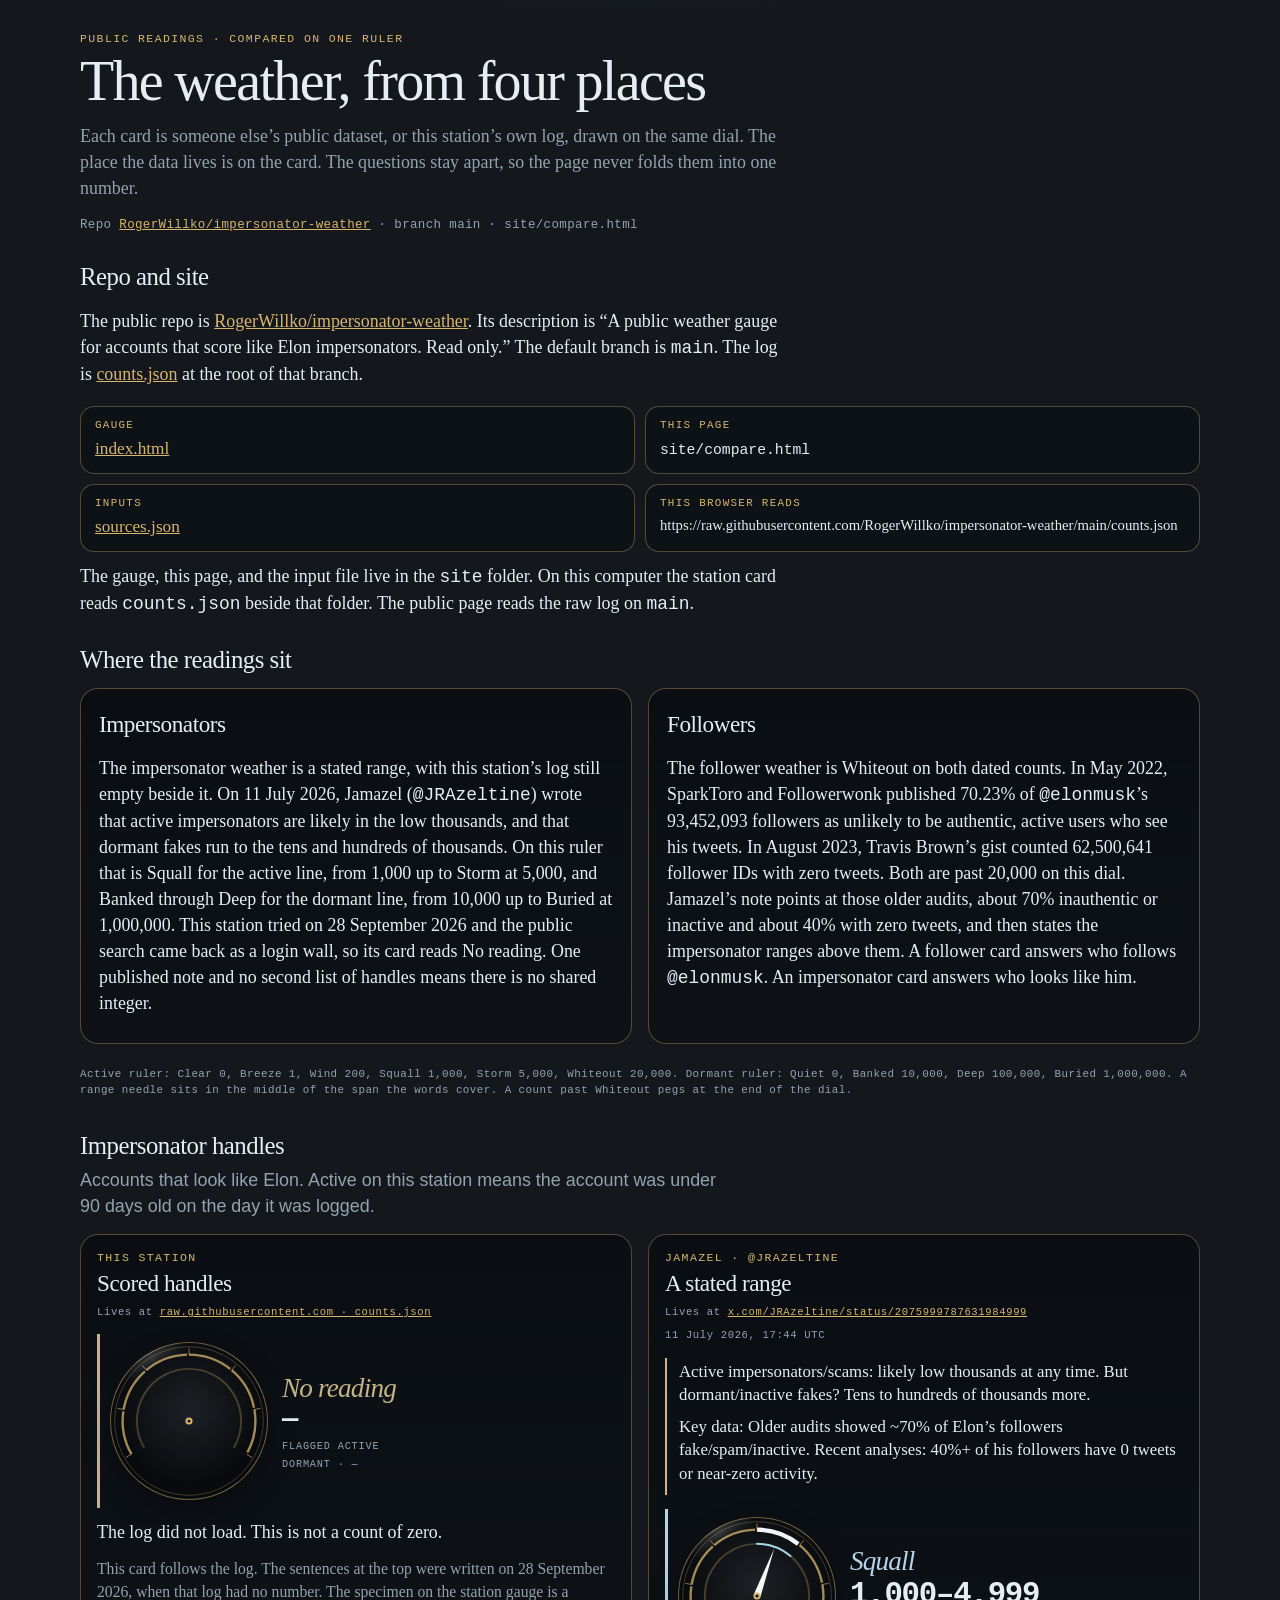
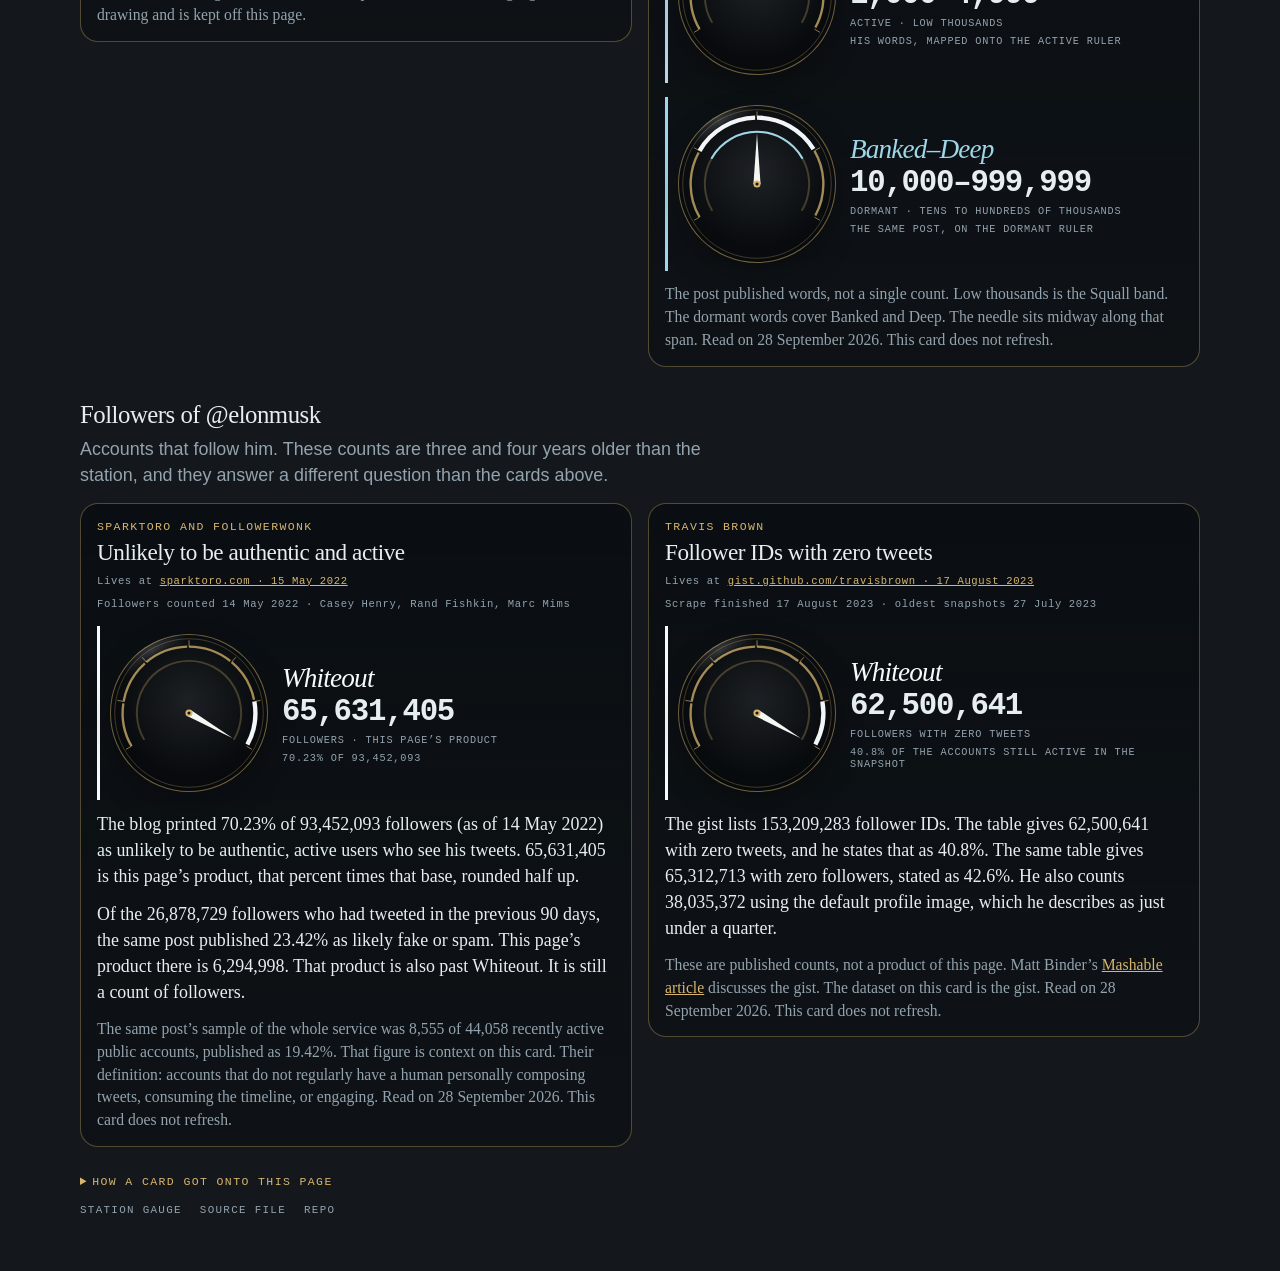
==== site/compare.html @ a661983c "Add the public readings page to the site." ====
<!DOCTYPE html>
<html lang="en">
<head>
  <meta charset="utf-8">
  <meta name="viewport" content="width=device-width, initial-scale=1">
  <title>Public readings · Fake Elon weather</title>
  <meta name="description" content="Four public datasets on their own dials: this station’s impersonator log, Jamazel’s stated ranges, and two older counts of @elonmusk’s followers.">
  <meta name="theme-color" content="#10161c">
  <link rel="icon" href="assets/favicon.svg" type="image/svg+xml">
  <link rel="stylesheet" href="assets/compare.css">
</head>
<body data-counts-repo="RogerWillko/impersonator-weather" data-counts-branch="main" data-counts-path="counts.json">
  <main class="desk">
    <header class="mast">
      <p class="kicker">Public readings · compared on one ruler</p>
      <h1>The weather, from four places</h1>
      <p class="lede">Each card is someone else’s public dataset, or this station’s own log, drawn on the same dial. The place the data lives is on the card. The questions stay apart, so the page never folds them into one number.</p>
      <p class="place">Repo <a href="https://github.com/RogerWillko/impersonator-weather">RogerWillko/impersonator-weather</a> · branch <span class="mono">main</span> · <span class="mono">site/compare.html</span></p>
    </header>

    <section class="site-block" aria-labelledby="site-title">
      <h2 id="site-title">Repo and site</h2>
      <p>The public repo is <a href="https://github.com/RogerWillko/impersonator-weather">RogerWillko/impersonator-weather</a>. Its description is “A public weather gauge for accounts that score like Elon impersonators. Read only.” The default branch is <span class="mono">main</span>. The log is <a href="https://raw.githubusercontent.com/RogerWillko/impersonator-weather/main/counts.json">counts.json</a> at the root of that branch.</p>
      <dl class="facts">
        <div>
          <dt>Gauge</dt>
          <dd><a href="index.html">index.html</a></dd>
        </div>
        <div>
          <dt>This page</dt>
          <dd><span class="mono">site/compare.html</span></dd>
        </div>
        <div>
          <dt>Inputs</dt>
          <dd><a href="sources.json">sources.json</a></dd>
        </div>
        <div>
          <dt>This browser reads</dt>
          <dd id="read-from" class="mono">https://raw.githubusercontent.com/RogerWillko/impersonator-weather/main/counts.json</dd>
        </div>
      </dl>
      <p class="fine">The gauge, this page, and the input file live in the <span class="mono">site</span> folder. On this computer the station card reads <span class="mono">counts.json</span> beside that folder. The public page reads the raw log on <span class="mono">main</span>.</p>
    </section>

    <section class="consensus" aria-labelledby="agree-title">
      <h2 id="agree-title">Where the readings sit</h2>
      <div class="agree">
        <article>
          <h3>Impersonators</h3>
          <p>The impersonator weather is a stated range, with this station’s log still empty beside it. On 11 July 2026, Jamazel (<span class="mono">@JRAzeltine</span>) wrote that active impersonators are likely in the low thousands, and that dormant fakes run to the tens and hundreds of thousands. On this ruler that is Squall for the active line, from 1,000 up to Storm at 5,000, and Banked through Deep for the dormant line, from 10,000 up to Buried at 1,000,000. This station tried on 28 September 2026 and the public search came back as a login wall, so its card reads No reading. One published note and no second list of handles means there is no shared integer.</p>
        </article>
        <article>
          <h3>Followers</h3>
          <p>The follower weather is Whiteout on both dated counts. In May 2022, SparkToro and Followerwonk published 70.23% of <span class="mono">@elonmusk</span>’s 93,452,093 followers as unlikely to be authentic, active users who see his tweets. In August 2023, Travis Brown’s gist counted 62,500,641 follower IDs with zero tweets. Both are past 20,000 on this dial. Jamazel’s note points at those older audits, about 70% inauthentic or inactive and about 40% with zero tweets, and then states the impersonator ranges above them. A follower card answers who follows <span class="mono">@elonmusk</span>. An impersonator card answers who looks like him.</p>
        </article>
      </div>
    </section>

    <p class="ruler" id="ruler">Active ruler: Clear 0, Breeze 1, Wind 200, Squall 1,000, Storm 5,000, Whiteout 20,000. Dormant ruler: Quiet 0, Banked 10,000, Deep 100,000, Buried 1,000,000. A range needle sits in the middle of the span the words cover. A count past Whiteout pegs at the end of the dial.</p>

    <section class="group" aria-labelledby="impersonators-title">
      <header class="group-head">
        <h2 id="impersonators-title">Impersonator handles</h2>
        <p>Accounts that look like Elon. Active on this station means the account was under 90 days old on the day it was logged.</p>
      </header>
      <div class="grid">
        <article class="card" id="station">
          <header class="card-top">
            <p class="who">This station</p>
            <h3>Scored handles</h3>
            <p class="where">Lives at <a href="https://raw.githubusercontent.com/RogerWillko/impersonator-weather/main/counts.json">raw.githubusercontent.com · counts.json</a></p>
            <p class="when" id="station-asof">Tried 28 Sep 2026, 14:57 UTC</p>
          </header>
          <div class="reading" id="station-reading" data-weather="none">
            <div class="mini" role="img" aria-label="No reading">
              <svg class="face" viewBox="0 0 400 400" aria-hidden="true" data-scale="active" data-mode="empty"></svg>
            </div>
            <div class="read">
              <p class="condition" id="station-condition">No reading</p>
              <p class="count is-empty" id="station-count">—</p>
              <p class="unit">flagged active</p>
              <p class="dormant" id="station-dormant">Dormant · —</p>
            </div>
          </div>
          <p class="note" id="station-note">X sent the search page to a login wall. The count was not reset.</p>
          <p class="fine">This card follows the log. The sentences at the top were written on 28 September 2026, when that log had no number. The specimen on the station gauge is a drawing and is kept off this page.</p>
        </article>

        <article class="card" id="jamazel">
          <header class="card-top">
            <p class="who">Jamazel · @JRAzeltine</p>
            <h3>A stated range</h3>
            <p class="where">Lives at <a href="https://x.com/JRAzeltine/status/2075999787631984999">x.com/JRAzeltine/status/2075999787631984999</a></p>
            <p class="when">11 July 2026, 17:44 UTC</p>
          </header>
          <blockquote>
            <p>Active impersonators/scams: likely low thousands at any time. But dormant/inactive fakes? Tens to hundreds of thousands more.</p>
            <p>Key data: Older audits showed ~70% of Elon’s followers fake/spam/inactive. Recent analyses: 40%+ of his followers have 0 tweets or near-zero activity.</p>
          </blockquote>
          <div class="reading" data-weather="squall">
            <div class="mini" role="img" aria-label="Squall, low thousands, 1,000 to 4,999">
              <svg class="face" viewBox="0 0 400 400" aria-hidden="true" data-scale="active" data-mode="range" data-low="1000" data-high="4999"></svg>
            </div>
            <div class="read">
              <p class="condition">Squall</p>
              <p class="count">1,000–4,999</p>
              <p class="unit">active · low thousands</p>
              <p class="dormant">His words, mapped onto the active ruler</p>
            </div>
          </div>
          <div class="reading" data-weather="span">
            <div class="mini" role="img" aria-label="Banked through Deep, tens to hundreds of thousands, 10,000 to 999,999">
              <svg class="face" viewBox="0 0 400 400" aria-hidden="true" data-scale="dormant" data-mode="range" data-low="10000" data-high="999999"></svg>
            </div>
            <div class="read">
              <p class="condition">Banked–Deep</p>
              <p class="count">10,000–999,999</p>
              <p class="unit">dormant · tens to hundreds of thousands</p>
              <p class="dormant">The same post, on the dormant ruler</p>
            </div>
          </div>
          <p class="fine">The post published words, not a single count. Low thousands is the Squall band. The dormant words cover Banked and Deep. The needle sits midway along that span. Read on 28 September 2026. This card does not refresh.</p>
        </article>
      </div>
    </section>

    <section class="group" aria-labelledby="followers-title">
      <header class="group-head">
        <h2 id="followers-title">Followers of @elonmusk</h2>
        <p>Accounts that follow him. These counts are three and four years older than the station, and they answer a different question than the cards above.</p>
      </header>
      <div class="grid">
        <article class="card" id="sparktoro" data-followers="93452093" data-tweeted="26878729" data-product="65631405" data-secondary="6294998">
          <header class="card-top">
            <p class="who">SparkToro and Followerwonk</p>
            <h3>Unlikely to be authentic and active</h3>
            <p class="where">Lives at <a href="https://sparktoro.com/blog/sparktoro-followerwonk-joint-twitter-analysis-19-42-of-active-accounts-are-fake-or-spam/">sparktoro.com · 15 May 2022</a></p>
            <p class="when">Followers counted 14 May 2022 · Casey Henry, Rand Fishkin, Marc Mims</p>
          </header>
          <div class="reading" data-weather="whiteout">
            <div class="mini" role="img" aria-label="Whiteout, 65,631,405 followers unlikely to be authentic and active">
              <svg class="face" viewBox="0 0 400 400" aria-hidden="true" data-scale="active" data-mode="point" data-value="65631405"></svg>
            </div>
            <div class="read">
              <p class="condition">Whiteout</p>
              <p class="count" id="spark-product">65,631,405</p>
              <p class="unit">followers · this page’s product</p>
              <p class="dormant">70.23% of 93,452,093</p>
            </div>
          </div>
          <p class="note">The blog printed 70.23% of 93,452,093 followers (as of 14 May 2022) as unlikely to be authentic, active users who see his tweets. 65,631,405 is this page’s product, that percent times that base, rounded half up.</p>
          <p class="note">Of the 26,878,729 followers who had tweeted in the previous 90 days, the same post published 23.42% as likely fake or spam. This page’s product there is <span id="spark-active-product">6,294,998</span>. That product is also past Whiteout. It is still a count of followers.</p>
          <p class="fine" data-platform="8555" data-sample="44058" data-percent="19.42">The same post’s sample of the whole service was 8,555 of 44,058 recently active public accounts, published as 19.42%. That figure is context on this card. Their definition: accounts that do not regularly have a human personally composing tweets, consuming the timeline, or engaging. Read on 28 September 2026. This card does not refresh.</p>
        </article>

        <article class="card" id="brown" data-follower-ids="153209283" data-zero-tweets="62500641" data-zero-followers="65312713" data-default-image="38035372">
          <header class="card-top">
            <p class="who">Travis Brown</p>
            <h3>Follower IDs with zero tweets</h3>
            <p class="where">Lives at <a href="https://gist.github.com/travisbrown/82de45bccd760032635ebef7bfeb4d83">gist.github.com/travisbrown · 17 August 2023</a></p>
            <p class="when">Scrape finished 17 August 2023 · oldest snapshots 27 July 2023</p>
          </header>
          <div class="reading" data-weather="whiteout">
            <div class="mini" role="img" aria-label="Whiteout, 62,500,641 followers with zero tweets">
              <svg class="face" viewBox="0 0 400 400" aria-hidden="true" data-scale="active" data-mode="point" data-value="62500641"></svg>
            </div>
            <div class="read">
              <p class="condition">Whiteout</p>
              <p class="count">62,500,641</p>
              <p class="unit">followers with zero tweets</p>
              <p class="dormant">40.8% of the accounts still active in the snapshot</p>
            </div>
          </div>
          <p class="note">The gist lists 153,209,283 follower IDs. The table gives 62,500,641 with zero tweets, and he states that as 40.8%. The same table gives 65,312,713 with zero followers, stated as 42.6%. He also counts 38,035,372 using the default profile image, which he describes as just under a quarter.</p>
          <p class="fine">These are published counts, not a product of this page. Matt Binder’s <a href="https://mashable.com/article/elon-musk-x-twitter-follower-data">Mashable article</a> discusses the gist. The dataset on this card is the gist. Read on 28 September 2026. This card does not refresh.</p>
        </article>
      </div>
    </section>

    <footer class="foot">
      <details class="method">
        <summary>How a card got onto this page</summary>
        <p>A card needs a public page, a date, and a figure or a stated range about Elon accounts. This station’s log is the live card. Jamazel’s post is the impersonator range. The SparkToro and Followerwonk blog, and Travis Brown’s gist, are the follower counts. A live sample that changes without a pinned method date stays off the page.</p>
        <p>The dial marks are the station’s own bands. Putting a follower count on that dial shows how large it is against the impersonator ruler. It does not turn the follower count into a count of impersonators. Frozen cards were copied on 28 September 2026. Only the station card asks the log again.</p>
      </details>
      <p class="links">
        <a href="index.html">Station gauge</a>
        <a href="sources.json">Source file</a>
        <a href="https://github.com/RogerWillko/impersonator-weather">Repo</a>
      </p>
      <noscript><p>The dials are drawn with JavaScript. The figures and the links above are in the page.</p></noscript>
    </footer>
  </main>
  <script src="assets/compare.js"></script>
</body>
</html>
---- site/assets/compare.css ----
:root {
  --ink: #e7eef2;
  --dim: #93a3ae;
  --brass: #d7b56d;
  --brass-deep: #8a6840;
  --glow: #c5b48a;
  --line: rgba(215, 181, 109, 0.35);
  color-scheme: dark;
}

* { box-sizing: border-box; }

html, body { margin: 0; min-height: 100%; }

body {
  font-family: "Avenir Next", "Segoe UI", sans-serif;
  color: var(--ink);
  background:
    radial-gradient(1100px 520px at 50% -10%, #2a3036, transparent 60%),
    #14181c;
}

.desk {
  width: min(1120px, calc(100% - 32px));
  margin: 0 auto;
  padding: 32px 0 48px;
}

.mast { max-width: 44rem; }

.kicker, .who, .where, .when, .unit, .dormant, .ruler, .links, .method summary {
  font-family: ui-monospace, "SF Mono", Menlo, Consolas, monospace;
  letter-spacing: 0.12em;
  text-transform: uppercase;
}

.kicker, .who {
  margin: 0;
  color: var(--brass);
  font-size: 0.72rem;
}

h1, h2, h3, .condition, .lede, .agree p, .note, .fine, .method p, .site-block > p, blockquote p {
  font-family: "Iowan Old Style", Palatino, Georgia, serif;
  font-weight: 500;
}

h1 {
  margin: 8px 0 0;
  font-size: clamp(2.1rem, 5vw, 3.5rem);
  letter-spacing: -0.03em;
  line-height: 1.02;
}

.lede, .agree p, .note, .fine, .group-head p, .method p, .site-block > p {
  color: var(--ink);
  font-size: 1.12rem;
  line-height: 1.45;
}

.lede { margin: 14px 0 0; color: var(--dim); }

.place {
  margin: 14px 0 0;
  color: var(--dim);
  font-family: ui-monospace, "SF Mono", Menlo, Consolas, monospace;
  font-size: 0.78rem;
  letter-spacing: 0.03em;
  line-height: 1.5;
}

.place a, .site-block a { color: var(--brass); }

.site-block { margin-top: 28px; }

.site-block > p { max-width: 44rem; }

.facts {
  display: grid;
  gap: 10px;
  margin: 14px 0 0;
}

.facts div {
  margin: 0;
  padding: 12px 14px;
  border: 1px solid var(--line);
  border-radius: 14px;
  background: rgba(8, 12, 16, 0.46);
}

.facts dt {
  margin: 0;
  color: var(--brass);
  font-family: ui-monospace, "SF Mono", Menlo, Consolas, monospace;
  font-size: 0.68rem;
  letter-spacing: 0.12em;
  text-transform: uppercase;
}

.facts dd {
  margin: 6px 0 0;
  font-family: "Iowan Old Style", Palatino, Georgia, serif;
  font-size: 1.08rem;
  line-height: 1.4;
  overflow-wrap: anywhere;
}

.facts .mono { font-size: 0.92rem; }

.consensus { margin-top: 28px; }

h2 {
  margin: 0;
  font-size: 1.55rem;
  letter-spacing: -0.02em;
}

.agree {
  display: grid;
  gap: 16px;
  margin-top: 14px;
}

@media (min-width: 720px) {
  .facts { grid-template-columns: 1fr 1fr; }
}

@media (min-width: 860px) {
  .agree { grid-template-columns: 1fr 1fr; }
}

.agree article, .card {
  border: 1px solid var(--line);
  border-radius: 18px;
  background: linear-gradient(180deg, rgba(8, 12, 16, 0.78), rgba(8, 12, 16, 0.46));
}

.agree article { padding: 16px 18px 8px; }

.agree h3, .card h3 {
  margin: 6px 0 0;
  font-size: 1.45rem;
  letter-spacing: -0.02em;
}

.ruler {
  margin: 22px 0 0;
  color: var(--dim);
  font-size: 0.68rem;
  letter-spacing: 0.04em;
  text-transform: none;
  line-height: 1.5;
}

.group { margin-top: 34px; }

.group-head p {
  margin: 8px 0 0;
  max-width: 40rem;
  color: var(--dim);
}

.grid {
  display: grid;
  gap: 16px;
  margin-top: 14px;
}

@media (min-width: 900px) {
  .grid { grid-template-columns: 1fr 1fr; align-items: start; }
}

.card { padding: 16px 16px 14px; min-width: 0; }

.where, .when {
  margin: 8px 0 0;
  color: var(--dim);
  font-size: 0.66rem;
  letter-spacing: 0.06em;
  line-height: 1.45;
  text-transform: none;
}

.where a, .fine a, .links a { color: var(--brass); }

.where a {
  overflow-wrap: anywhere;
}

blockquote {
  margin: 14px 0;
  padding: 2px 0 2px 12px;
  border-left: 2px solid var(--brass);
}

blockquote p {
  margin: 0 0 8px;
  font-size: 1.05rem;
  line-height: 1.4;
}

.reading {
  --glow: #c5b48a;
  display: grid;
  grid-template-columns: 158px minmax(0, 1fr);
  gap: 8px 14px;
  align-items: center;
  margin-top: 14px;
  padding: 8px 8px 8px 10px;
  border-left: 3px solid var(--glow);
}

.reading[data-weather="clear"] { --glow: #e7d7a8; }
.reading[data-weather="breeze"] { --glow: #9fd7e8; }
.reading[data-weather="wind"] { --glow: #7ec8ea; }
.reading[data-weather="squall"] { --glow: #b7d4ea; }
.reading[data-weather="storm"] { --glow: #d5e2f2; }
.reading[data-weather="whiteout"] { --glow: #f7fbfc; }
.reading[data-weather="none"] { --glow: #c5b48a; }
.reading[data-weather="span"] { --glow: #9fd7e8; }

.mini {
  position: relative;
  width: 158px;
  height: 158px;
  margin: 0 auto;
  border-radius: 50%;
  background:
    radial-gradient(circle at 50% 42%, rgba(255, 255, 255, 0.07), rgba(0, 0, 0, 0.35) 62%, rgba(0, 0, 0, 0.55) 100%);
  box-shadow:
    inset 0 0 0 1px rgba(215, 181, 109, 0.5),
    0 12px 28px rgba(0, 0, 0, 0.28);
}

.mini svg { display: block; width: 100%; height: 100%; }

.mini::after {
  content: "";
  position: absolute;
  inset: 0;
  border-radius: 50%;
  background: conic-gradient(from 20deg, transparent 0 78%, rgba(255, 255, 255, 0.16) 86%, transparent 94%);
  -webkit-mask: radial-gradient(circle, transparent 58%, #000 64% 74%, transparent 80%);
  mask: radial-gradient(circle, transparent 58%, #000 64% 74%, transparent 80%);
  animation: sheen 18s linear infinite;
  pointer-events: none;
}

@keyframes sheen {
  to { transform: rotate(360deg); }
}

.read { min-width: 0; }

.condition {
  margin: 0;
  color: var(--glow);
  font-style: italic;
  font-size: 1.7rem;
  letter-spacing: -0.03em;
}

.count {
  margin: 2px 0 0;
  font-family: ui-monospace, "SF Mono", Menlo, Consolas, monospace;
  font-size: clamp(1.45rem, 2.4vw, 2.05rem);
  font-weight: 560;
  letter-spacing: -0.04em;
  line-height: 1.05;
  font-variant-numeric: tabular-nums;
  overflow-wrap: anywhere;
}

.count.is-empty {
  font-size: 1.7rem;
  letter-spacing: 0.14em;
}

.unit, .dormant {
  margin: 6px 0 0;
  color: var(--dim);
  font-size: 0.64rem;
  letter-spacing: 0.08em;
}

.note, .fine { margin: 12px 0 0; }

.fine, .method p { color: var(--dim); font-size: 0.98rem; }

.mono { font-family: ui-monospace, "SF Mono", Menlo, Consolas, monospace; }

.foot { margin-top: 28px; }

.method summary {
  cursor: pointer;
  color: var(--brass);
  font-size: 0.72rem;
}

.links {
  display: flex;
  flex-wrap: wrap;
  gap: 14px 18px;
  margin: 16px 0 0;
  font-size: 0.68rem;
}

.links a { color: var(--dim); text-decoration: none; }

.links a:hover, .where a:hover, .fine a:hover { color: var(--ink); }

@media (max-width: 640px) {
  .desk { width: min(100% - 24px, 1120px); padding-top: 22px; }
  .reading {
    grid-template-columns: 1fr;
    justify-items: center;
    text-align: center;
    padding-left: 10px;
  }
  .count { font-size: clamp(1.55rem, 7vw, 2.1rem); }
  .lede, .agree p, .note { font-size: 1.05rem; }
  .where { letter-spacing: 0.03em; }
}

@media (prefers-reduced-motion: reduce) {
  .mini::after { animation: none; }
}
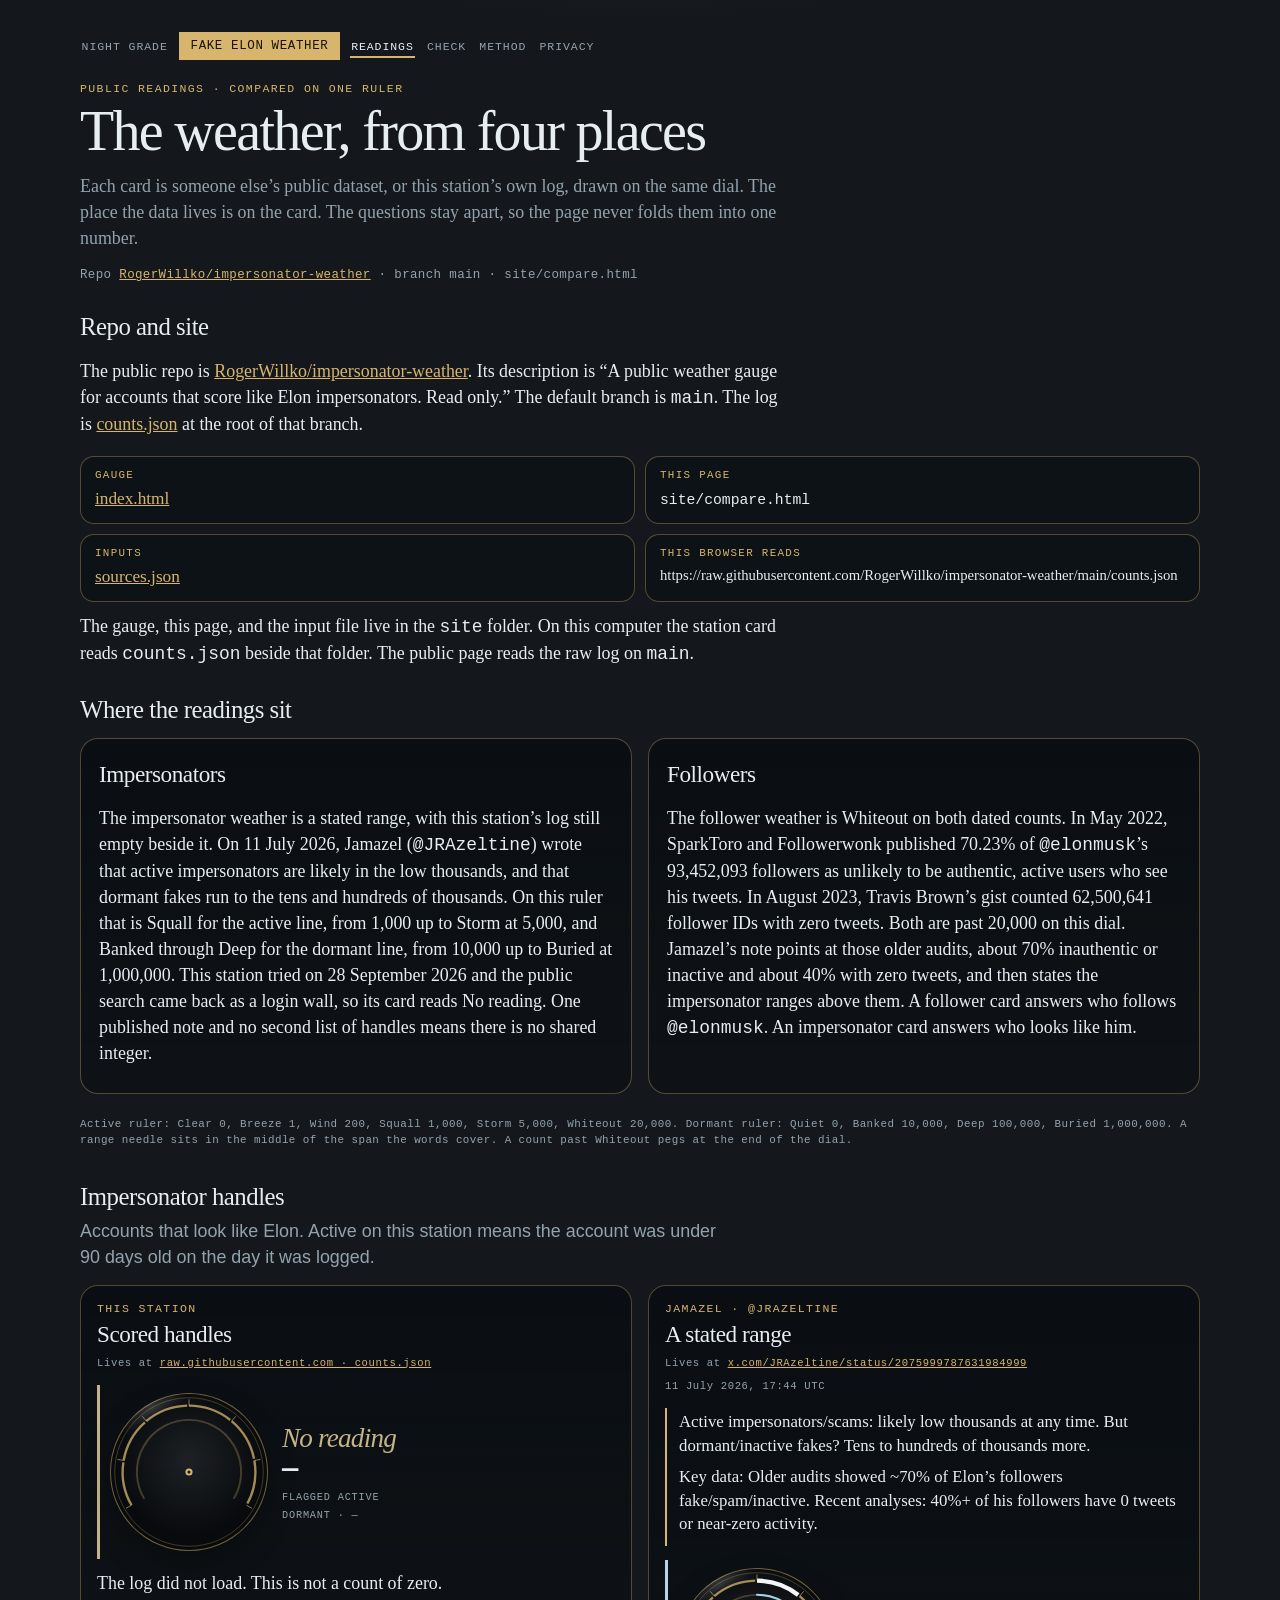
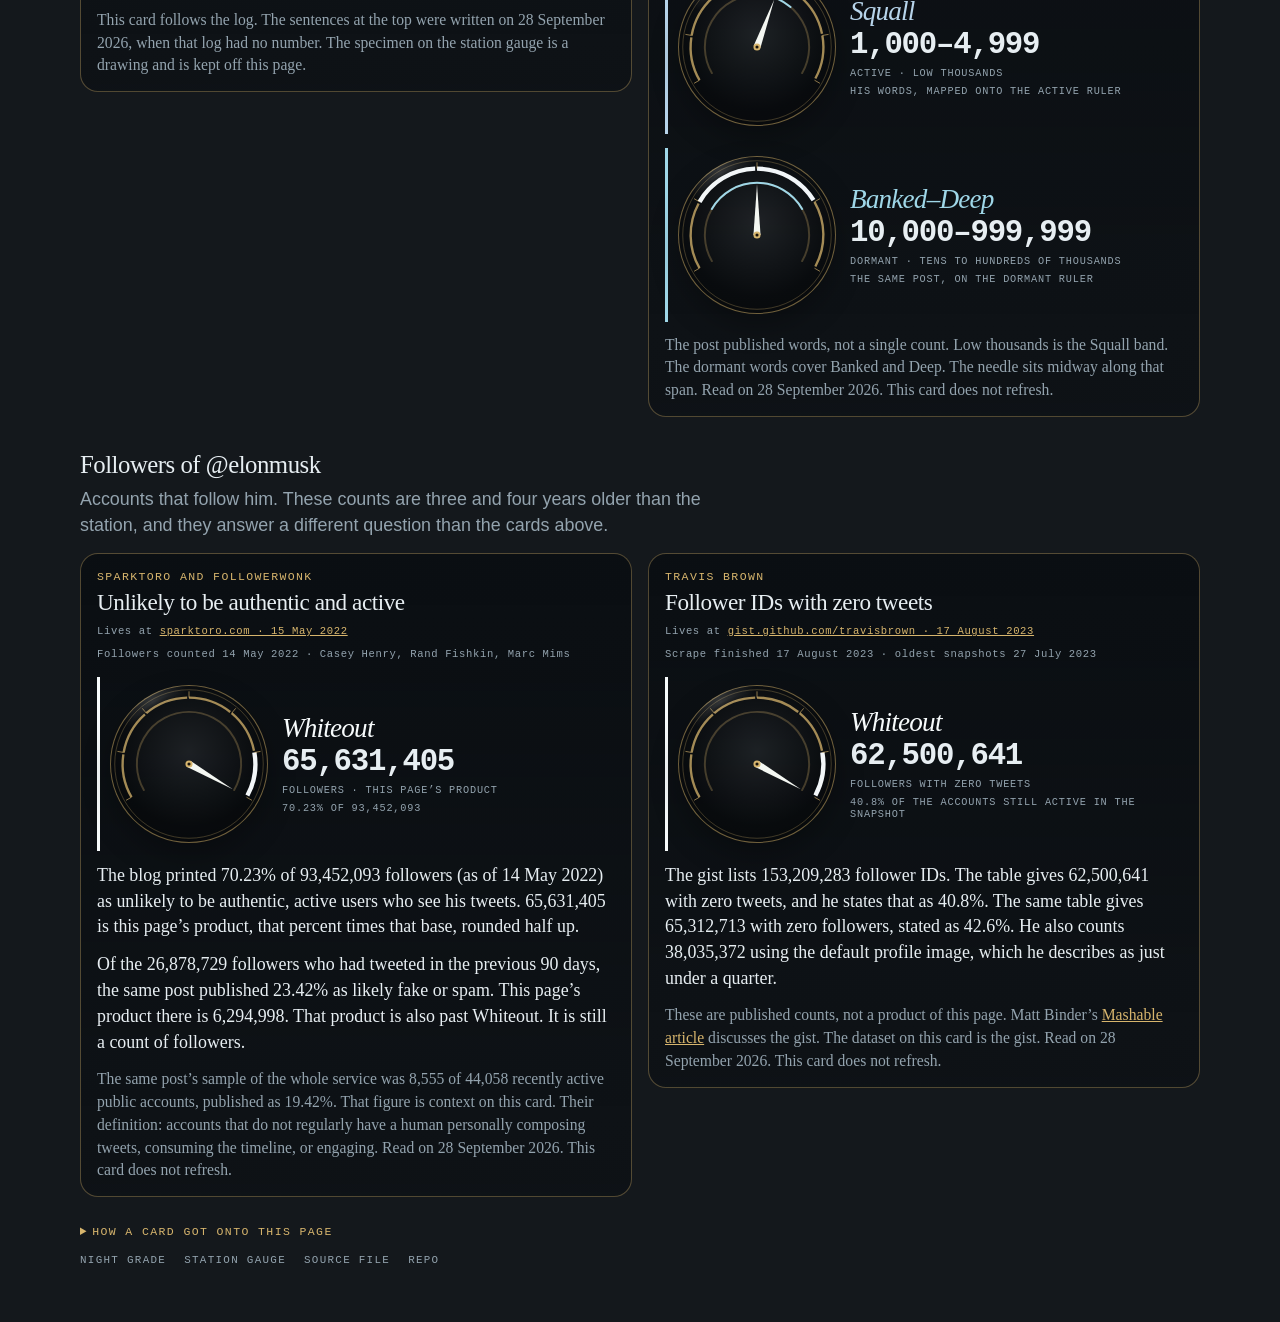
==== commit 9e703d28: "Add the Night Grade menu to the weather pages." ====
--- a/site/compare.html
+++ b/site/compare.html
@@ -11,6 +11,14 @@
 </head>
 <body data-counts-repo="RogerWillko/impersonator-weather" data-counts-branch="main" data-counts-path="counts.json">
   <main class="desk">
+    <nav class="pages" aria-label="Site pages">
+      <a href="https://scrollstime.com/">Night Grade</a>
+      <a class="page-weather" href="index.html">Fake Elon weather</a>
+      <a href="compare.html" aria-current="page">Readings</a>
+      <a href="https://scrollstime.com/check.html">Check</a>
+      <a href="https://scrollstime.com/method.html">Method</a>
+      <a href="https://scrollstime.com/privacy.html">Privacy</a>
+    </nav>
     <header class="mast">
       <p class="kicker">Public readings · compared on one ruler</p>
       <h1>The weather, from four places</h1>
@@ -184,6 +192,7 @@
         <p>The dial marks are the station’s own bands. Putting a follower count on that dial shows how large it is against the impersonator ruler. It does not turn the follower count into a count of impersonators. Frozen cards were copied on 28 September 2026. Only the station card asks the log again.</p>
       </details>
       <p class="links">
+        <a href="https://scrollstime.com/">Night Grade</a>
         <a href="index.html">Station gauge</a>
         <a href="sources.json">Source file</a>
         <a href="https://github.com/RogerWillko/impersonator-weather">Repo</a>
--- a/site/assets/compare.css
+++ b/site/assets/compare.css
@@ -298,6 +298,46 @@
   font-size: 0.72rem;
 }
 
+.pages {
+  display: flex;
+  flex-wrap: wrap;
+  align-items: center;
+  gap: 8px 10px;
+  margin: 0 0 22px;
+}
+
+.pages a {
+  font-family: ui-monospace, "SF Mono", Menlo, Consolas, monospace;
+  font-size: 0.72rem;
+  letter-spacing: 0.08em;
+  text-transform: uppercase;
+  text-decoration: none;
+  color: var(--dim);
+  padding: 0.35rem 0.1rem;
+}
+
+.pages a[aria-current="page"] {
+  color: var(--ink);
+  box-shadow: inset 0 -2px 0 var(--brass);
+}
+
+.pages a.page-weather {
+  color: #1a1206;
+  background: var(--brass);
+  padding: 0.45rem 0.7rem;
+  letter-spacing: 0.05em;
+  font-size: 0.78rem;
+}
+
+.pages a.page-weather[aria-current="page"] {
+  color: #1a1206;
+  box-shadow: none;
+}
+
+.pages a:hover { color: var(--ink); }
+
+.pages a.page-weather:hover { color: #1a1206; background: #f3d7a2; }
+
 .links {
   display: flex;
   flex-wrap: wrap;
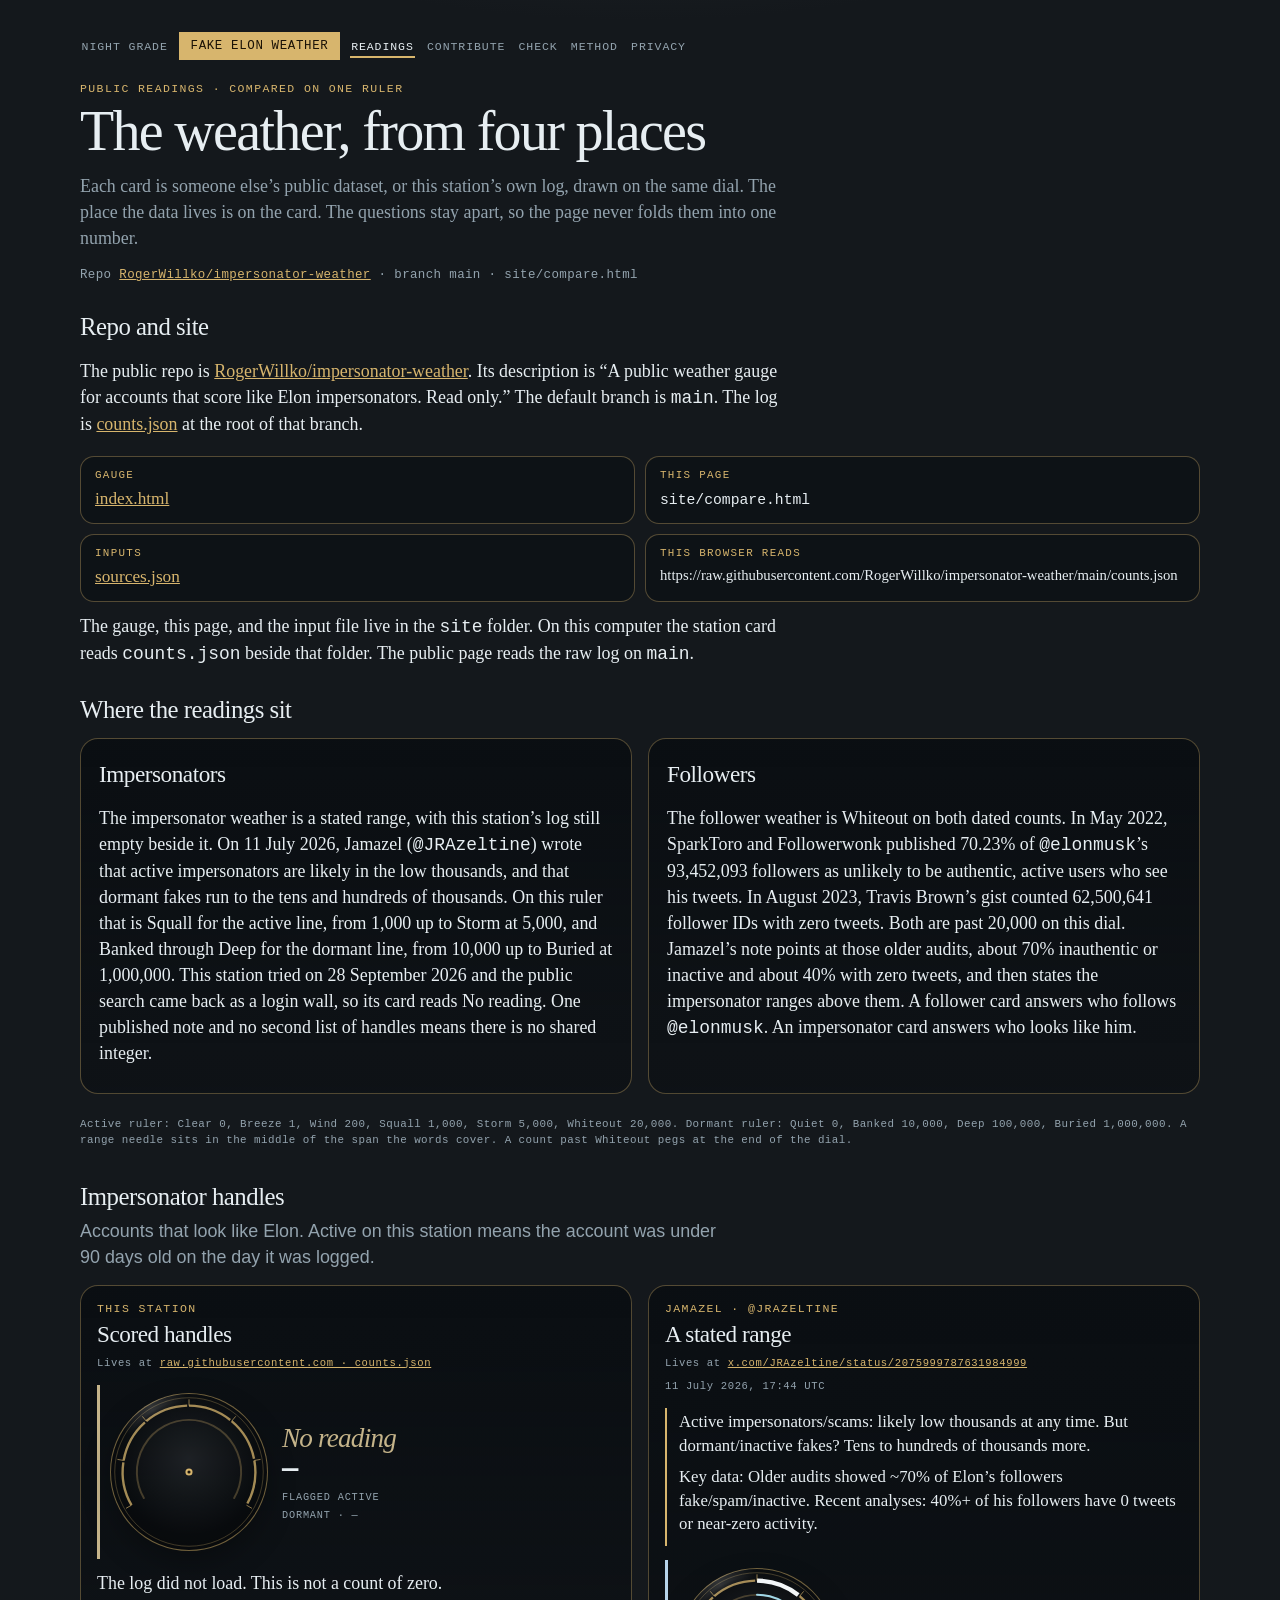
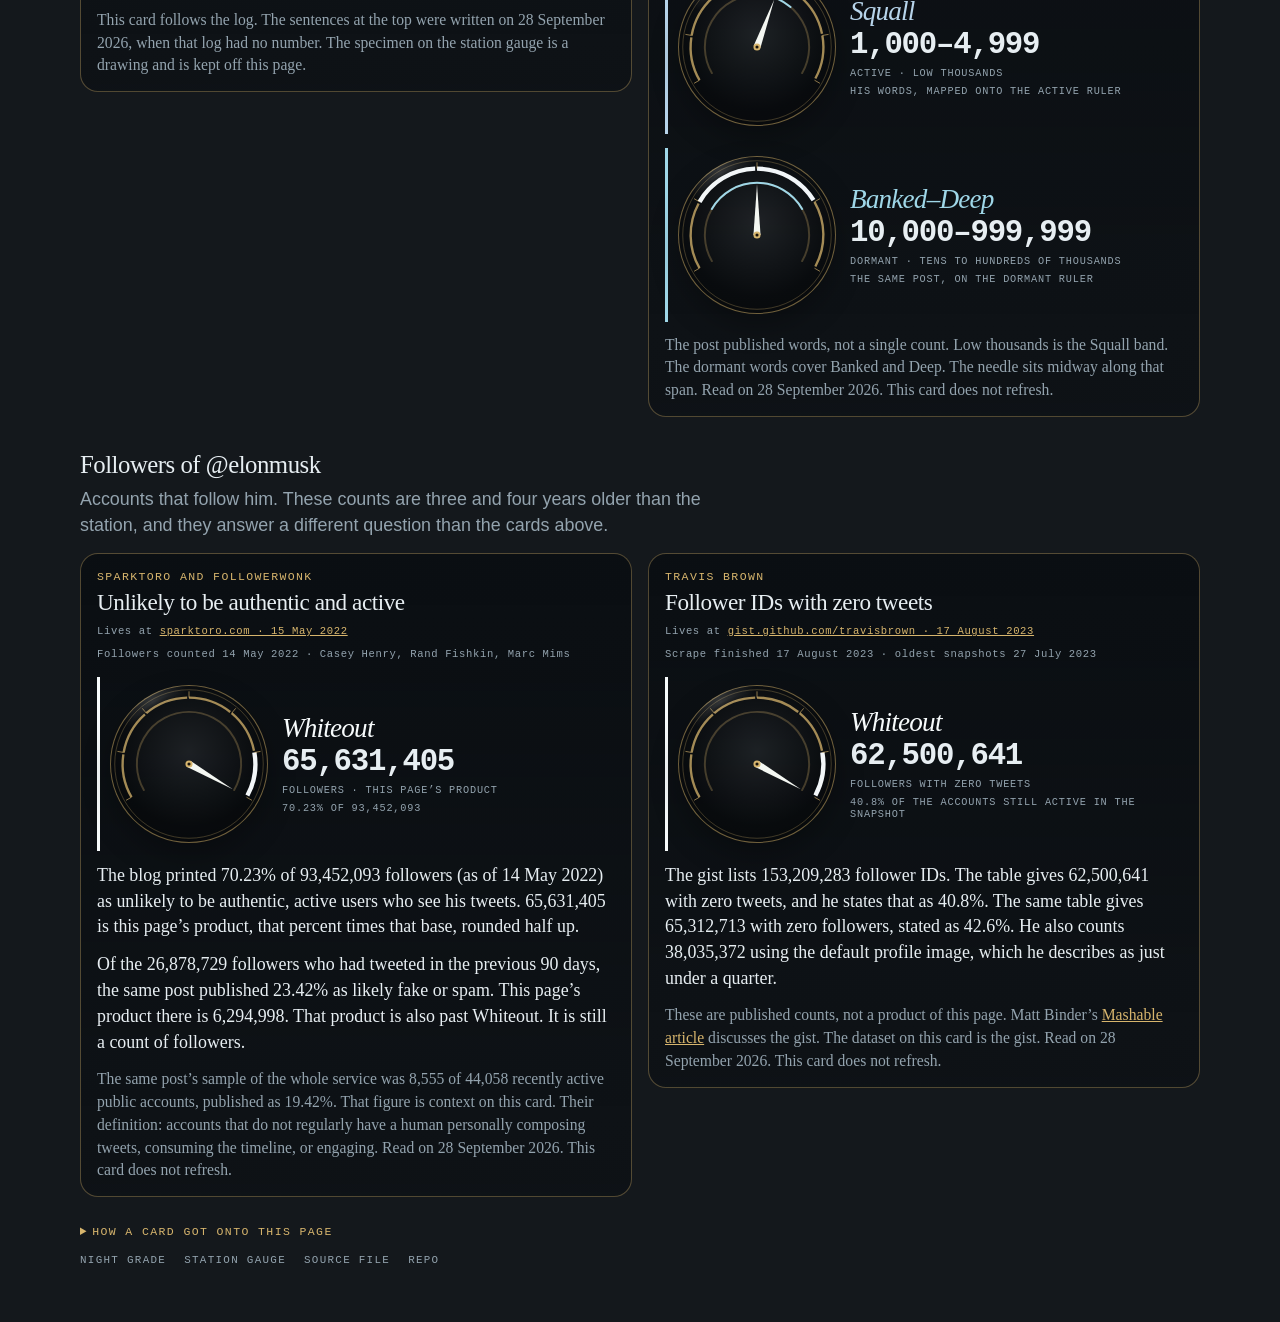
==== commit 37424c70: "Add the visitor sweep and the public donor ledger. A visitor can run one X search with a key that st" ====
--- a/site/compare.html
+++ b/site/compare.html
@@ -15,6 +15,7 @@
       <a href="https://scrollstime.com/">Night Grade</a>
       <a class="page-weather" href="index.html">Fake Elon weather</a>
       <a href="compare.html" aria-current="page">Readings</a>
+      <a href="contribute.html">Contribute</a>
       <a href="https://scrollstime.com/check.html">Check</a>
       <a href="https://scrollstime.com/method.html">Method</a>
       <a href="https://scrollstime.com/privacy.html">Privacy</a>
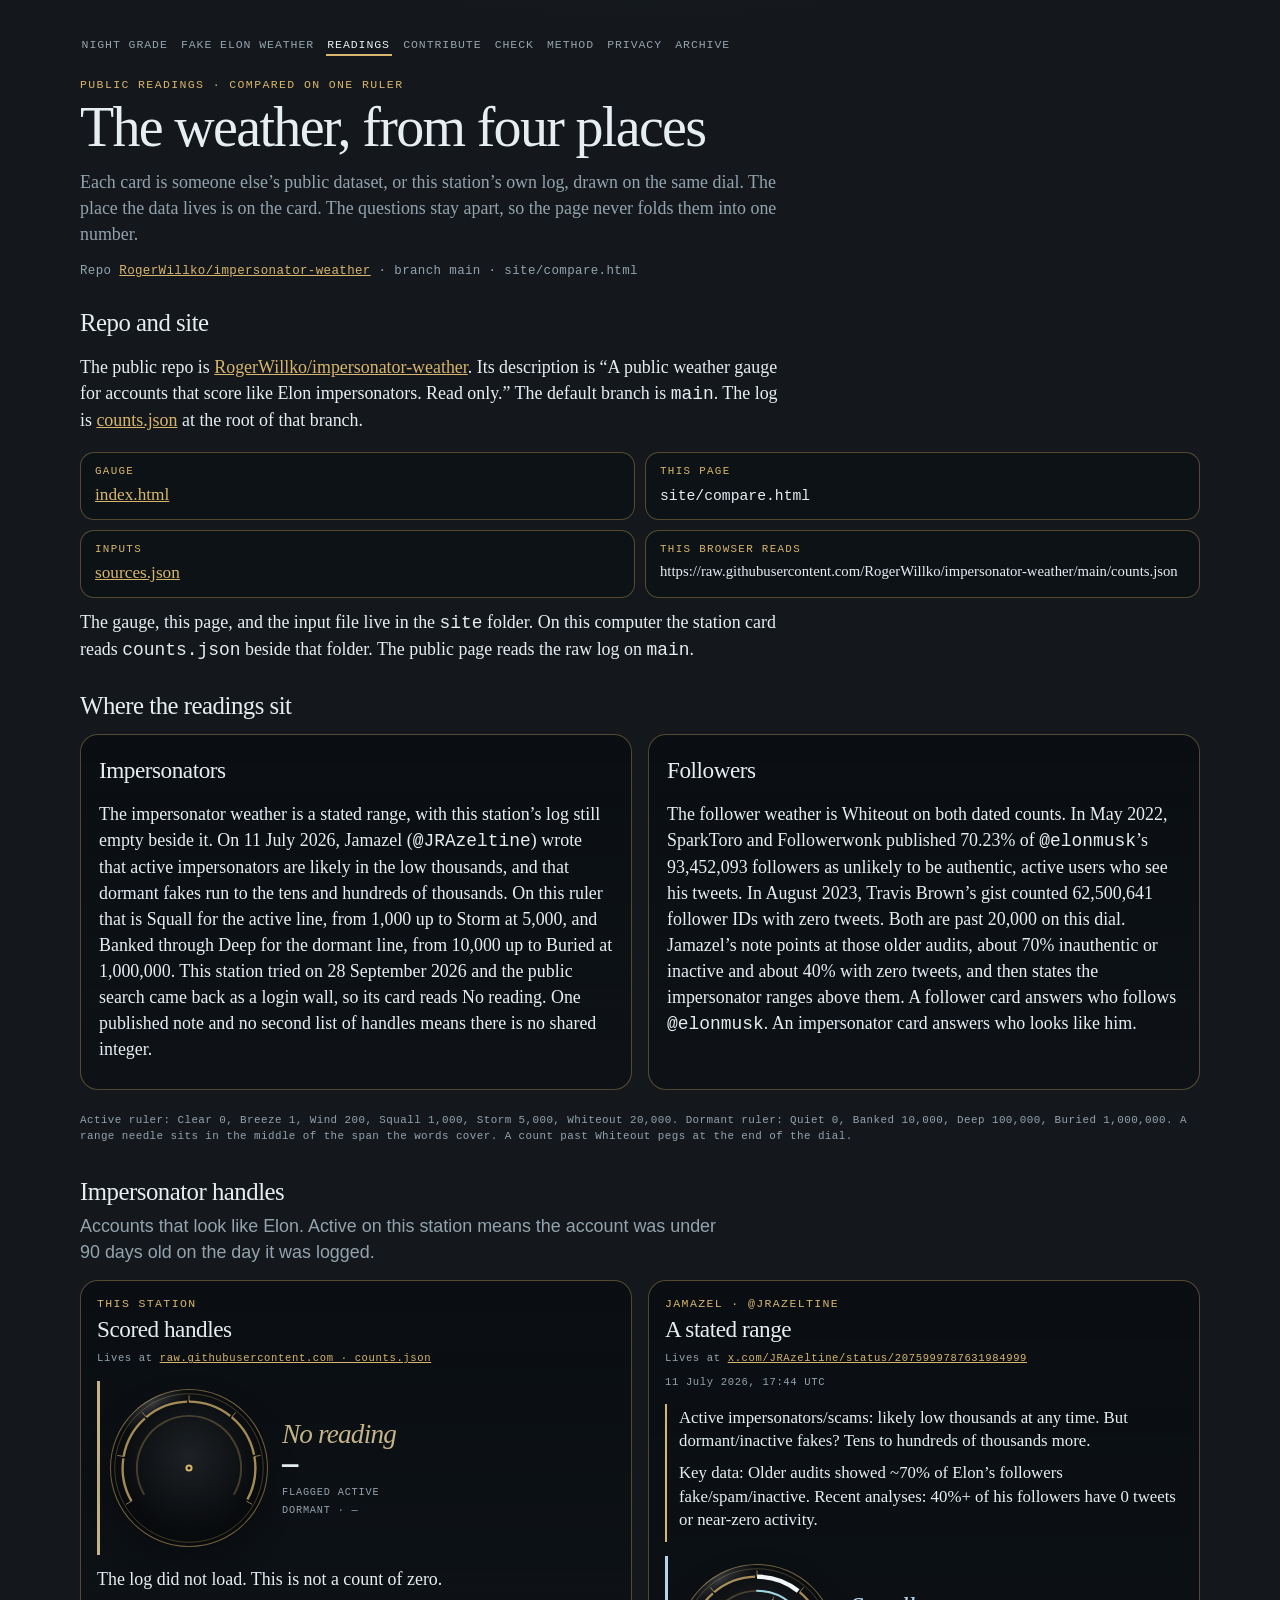
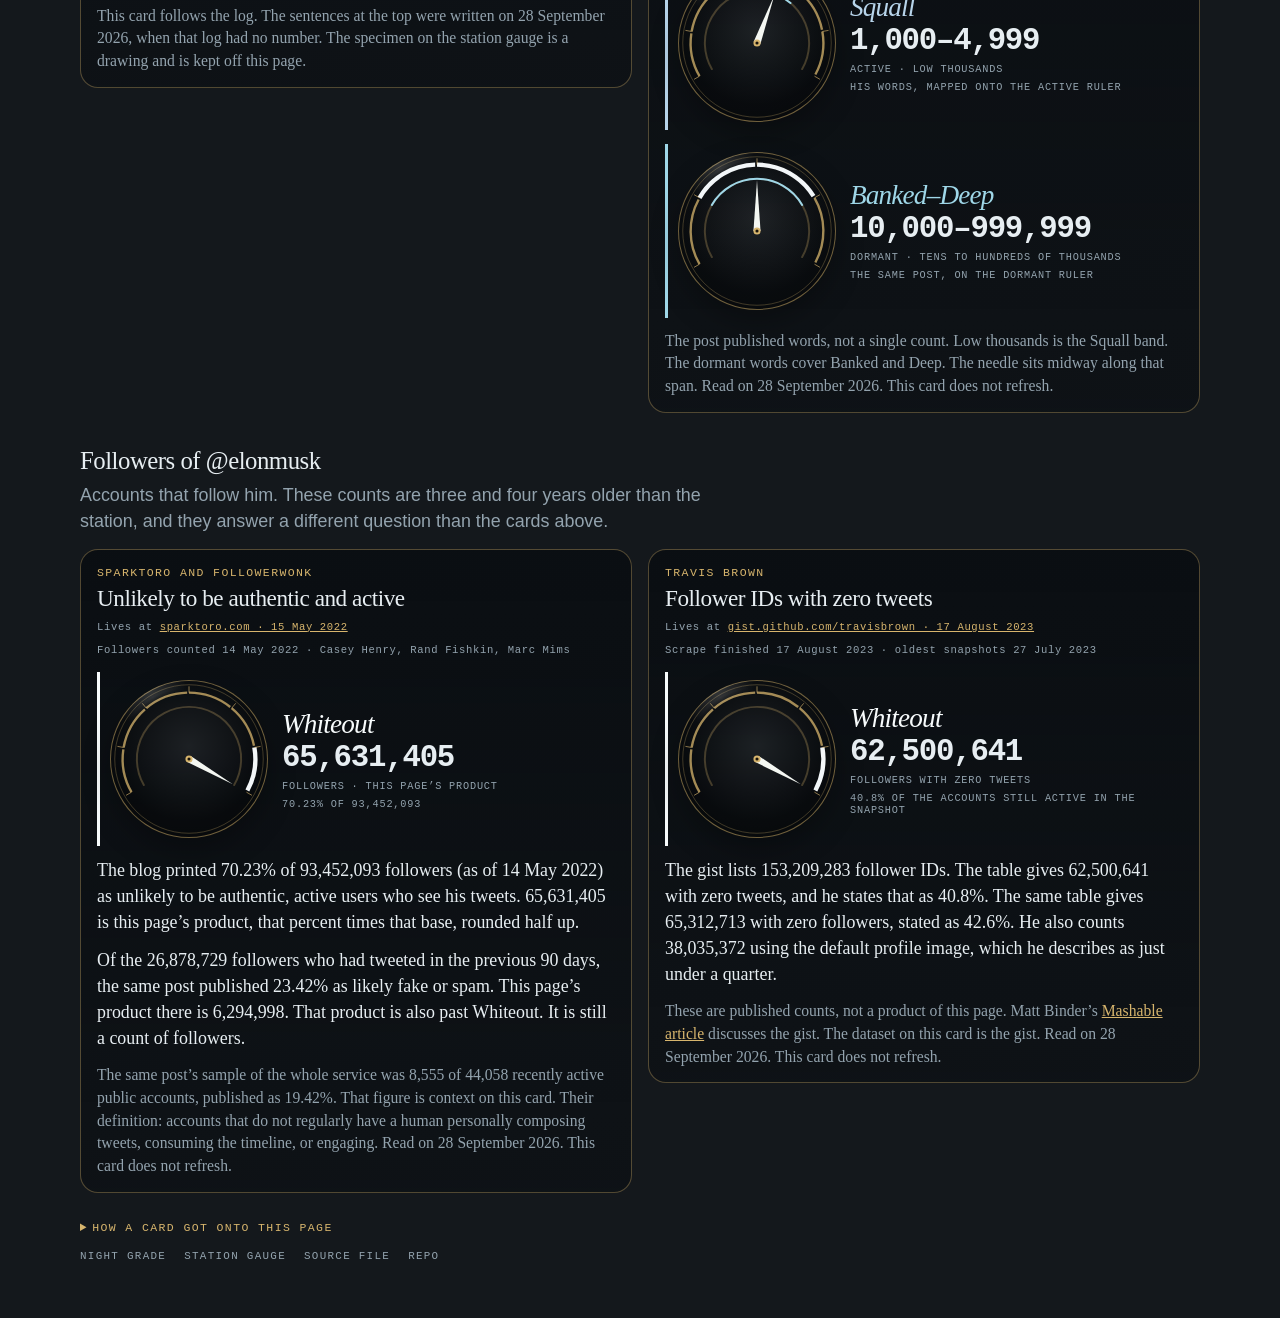
==== commit 3a6110fd: "Match the weather link to the other menu items. The same row now links to the Night Grade archive pa" ====
--- a/site/compare.html
+++ b/site/compare.html
@@ -13,12 +13,13 @@
   <main class="desk">
     <nav class="pages" aria-label="Site pages">
       <a href="https://scrollstime.com/">Night Grade</a>
-      <a class="page-weather" href="index.html">Fake Elon weather</a>
+      <a href="index.html">Fake Elon weather</a>
       <a href="compare.html" aria-current="page">Readings</a>
       <a href="contribute.html">Contribute</a>
       <a href="https://scrollstime.com/check.html">Check</a>
       <a href="https://scrollstime.com/method.html">Method</a>
       <a href="https://scrollstime.com/privacy.html">Privacy</a>
+      <a href="https://scrollstime.com/archive.html">Archive</a>
     </nav>
     <header class="mast">
       <p class="kicker">Public readings · compared on one ruler</p>
--- a/site/assets/compare.css
+++ b/site/assets/compare.css
@@ -321,22 +321,7 @@
   box-shadow: inset 0 -2px 0 var(--brass);
 }
 
-.pages a.page-weather {
-  color: #1a1206;
-  background: var(--brass);
-  padding: 0.45rem 0.7rem;
-  letter-spacing: 0.05em;
-  font-size: 0.78rem;
-}
-
-.pages a.page-weather[aria-current="page"] {
-  color: #1a1206;
-  box-shadow: none;
-}
-
 .pages a:hover { color: var(--ink); }
-
-.pages a.page-weather:hover { color: #1a1206; background: #f3d7a2; }
 
 .links {
   display: flex;
